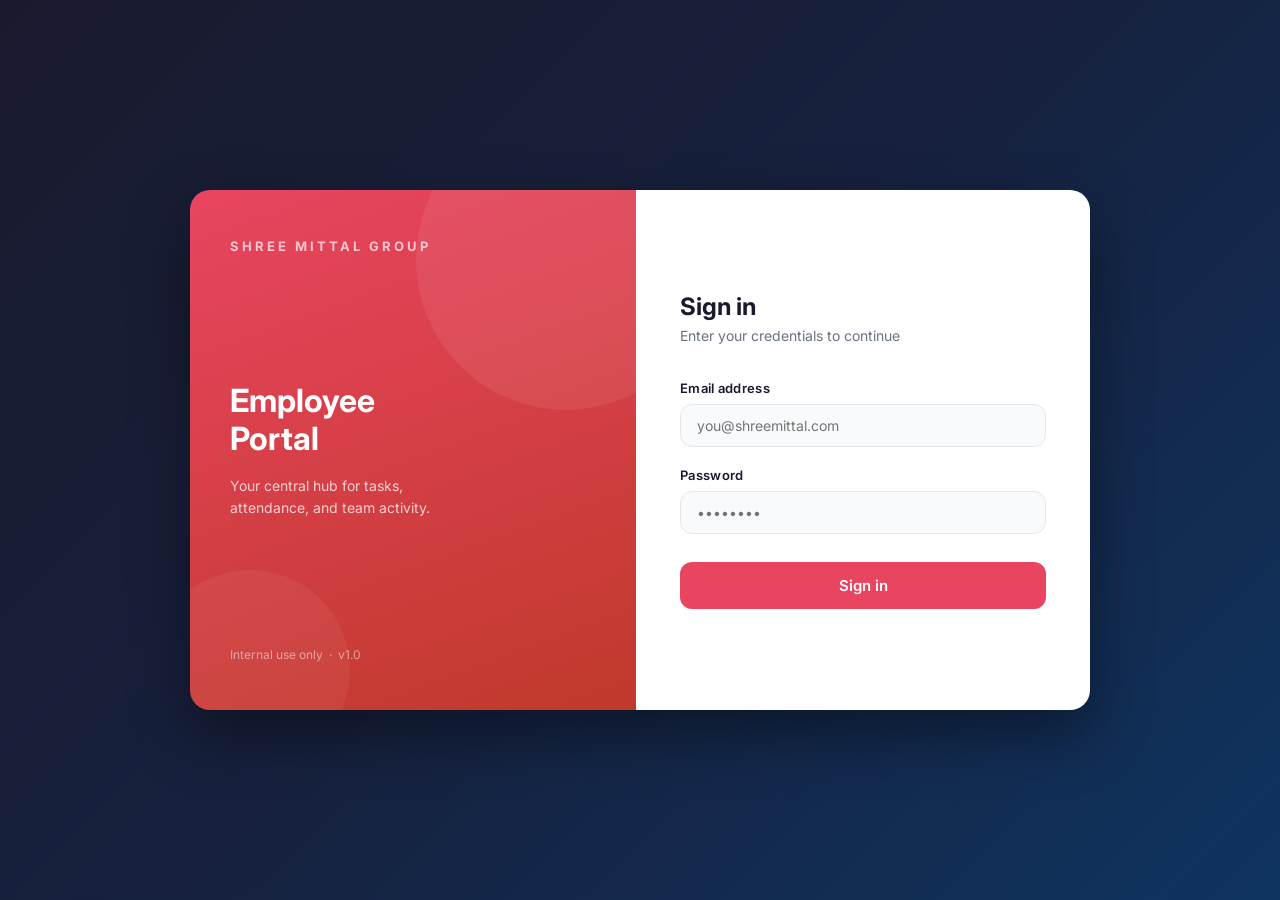
==== dashboard.html @ ac019929 "Refactor logout function to use POST request" ====
<!DOCTYPE html>
<html lang="en">
<head>
  <meta charset="UTF-8">
  <meta name="viewport" content="width=device-width, initial-scale=1.0">
  <title>SMG Employee Portal</title>
  <link rel="stylesheet" href="style.css">
</head>
<body>

<!-- Logout Confirmation Modal -->
<div id="logoutModal" style="display:none;position:fixed;inset:0;background:rgba(0,0,0,0.5);z-index:999;display:none;align-items:center;justify-content:center;">
  <div style="background:#fff;border-radius:16px;padding:32px;width:100%;max-width:380px;margin:20px;box-shadow:0 20px 60px rgba(0,0,0,0.3);">
    <div style="font-size:28px;text-align:center;margin-bottom:12px;">🚪</div>
    <h3 style="font-size:17px;font-weight:700;color:#1a1a2e;text-align:center;margin-bottom:8px;">Sign out?</h3>
    <p style="font-size:13px;color:#6b7280;text-align:center;margin-bottom:24px;">You will need to sign in again to access the portal.</p>
    <div style="display:flex;gap:10px;">
      <button onclick="closeLogoutModal()" style="flex:1;padding:11px;border:1.5px solid #e5e7eb;border-radius:10px;font-size:13px;font-weight:600;color:#6b7280;background:#fff;cursor:pointer;font-family:Inter,sans-serif;">Cancel</button>
      <button onclick="confirmLogout()" style="flex:1;padding:11px;border:none;border-radius:10px;font-size:13px;font-weight:600;color:#fff;background:#e94560;cursor:pointer;font-family:Inter,sans-serif;">Sign out</button>
    </div>
  </div>
</div>

<div class="dashboard-page">

  <!-- SIDEBAR -->
  <aside class="sidebar">
    <div class="sidebar-brand">
      <div class="company">Shree Mittal Group</div>
      <div class="portal-name">Employee Portal</div>
    </div>

    <div class="user-card">
      <div class="user-avatar" id="userAvatar">?</div>
      <div class="user-name" id="userName">Loading…</div>
      <div class="user-designation" id="userDesignation"></div>
    </div>

    <nav class="nav">
      <div class="nav-section">
        <div class="nav-label">Main</div>
        <div class="nav-item active" onclick="switchTab('summary', this)">
          <span class="nav-icon">🏠</span>
          <span class="nav-text">Summary</span>
        </div>
        <div class="nav-item" onclick="switchTab('checklist', this)">
          <span class="nav-icon">✅</span>
          <span class="nav-text">Checklist Tasks</span>
          <span class="nav-badge" id="sidebarBadge">…</span>
        </div>
      </div>

      <div class="nav-section">
        <div class="nav-label">Coming Soon</div>
        <div class="nav-item disabled">
          <span class="nav-icon">📋</span>
          <span class="nav-text">Delegation</span>
        </div>
        <div class="nav-item disabled">
          <span class="nav-icon">📅</span>
          <span class="nav-text">Attendance</span>
        </div>
        <div class="nav-item disabled">
          <span class="nav-icon">⭐</span>
          <span class="nav-text">Score</span>
        </div>
        <div class="nav-item disabled">
          <span class="nav-icon">📢</span>
          <span class="nav-text">Announcements</span>
        </div>
      </div>
    </nav>

    <div class="sidebar-footer">
      <button class="logout-btn" onclick="handleLogout()">
        <span class="nav-icon">🚪</span>
        <span class="nav-text">Sign out</span>
      </button>
    </div>
  </aside>

  <!-- MAIN -->
  <main class="main">
    <div class="topbar">
      <div class="page-title" id="pageTitle">Summary</div>
      <div class="date-badge" id="todayDate"></div>
    </div>

    <div class="content">

      <!-- SUMMARY TAB -->
      <div class="tab-page active" id="tab-summary">
        <div class="scorecard-row">
          <div class="scorecard red">
            <div class="sc-label">Overdue Tasks</div>
            <div class="sc-value" id="sc-overdue">—</div>
            <div class="sc-sub">Past due, not completed</div>
          </div>
          <div class="scorecard amber">
            <div class="sc-label">Due Today</div>
            <div class="sc-value" id="sc-today">—</div>
            <div class="sc-sub">Pending for today</div>
          </div>
          <div class="scorecard green">
            <div class="sc-label">Completed Today</div>
            <div class="sc-value" id="sc-done">—</div>
            <div class="sc-sub">Marked done today</div>
          </div>
          <div class="scorecard blue">
            <div class="sc-label">Total Pending</div>
            <div class="sc-value" id="sc-total">—</div>
            <div class="sc-sub">All due + overdue</div>
          </div>
        </div>
      </div>

      <!-- CHECKLIST TAB -->
      <div class="tab-page" id="tab-checklist">
        <div class="scorecard-row">
          <div class="scorecard red">
            <div class="sc-label">Overdue</div>
            <div class="sc-value" id="cl-overdue">—</div>
            <div class="sc-sub">Past due</div>
          </div>
          <div class="scorecard amber">
            <div class="sc-label">Due Today</div>
            <div class="sc-value" id="cl-today">—</div>
            <div class="sc-sub">Pending today</div>
          </div>
          <div class="scorecard green">
            <div class="sc-label">Done Today</div>
            <div class="sc-value" id="cl-done">—</div>
            <div class="sc-sub">Completed today</div>
          </div>
        </div>

        <div class="section-header">
  <div class="section-title">My Pending Tasks</div>
  <div style="display:flex;gap:8px;">
    <button class="refresh-btn" onclick="loadTasks()">↺ Refresh</button>
    <a href="https://mittal2026.github.io/checklist-form/" target="_blank"
       style="display:inline-flex;align-items:center;gap:6px;padding:7px 14px;
              background:#e94560;color:#fff;border-radius:8px;font-size:12px;
              font-weight:600;text-decoration:none;font-family:Inter,sans-serif;
              transition:background 0.15s;"
       onmouseover="this.style.background='#c0392b'"
       onmouseout="this.style.background='#e94560'">
      + Add Task
    </a>
  </div>
</div>
        <div class="table-wrap" id="checklistTableWrap">
          <div class="loading-state">
            <div class="loading-spinner"></div>
            Loading your tasks…
          </div>
        </div>
      </div>

    </div>
  </main>

</div>

<script>
  const API       = 'https://script.google.com/macros/s/AKfycbzuEC8xxdr7xbb8JyJm-bsDZqdgQoE3D99dn74_auRg9xAOasQKbJEPgLcgnGpmLGNHFw/exec';
  const FORM_BASE = 'https://docs.google.com/forms/d/e/1FAIpQLSdKv710FRLRrwKvRQr0mnXPaBI2YPAzckCxdgg7dwg3U5LXTA/viewform?usp=pp_url&entry.1749912467=';

  // ── Auth check ──────────────────────────────────────────────────────────────
  const TOKEN       = localStorage.getItem('smg_token');
  const USER_NAME   = localStorage.getItem('smg_name');
  const USER_DESIG  = localStorage.getItem('smg_designation');

  if (!TOKEN) {
    window.location.href = 'index.html';
  }

  // ── Init ────────────────────────────────────────────────────────────────────
  window.onload = function() {
    // Set date
    document.getElementById('todayDate').textContent =
      new Date().toLocaleDateString('en-IN', {
        weekday: 'long', day: 'numeric', month: 'long', year: 'numeric'
      });

    // Set user info from localStorage (instant, no API call needed)
    setUserInfo(USER_NAME || '?', USER_DESIG || '');

    // Validate token with server then load tasks
    fetch(`${API}?action=validateToken&token=${TOKEN}`)
      .then(r => r.json())
      .then(result => {
        if (!result.valid) {
          localStorage.clear();
          window.location.href = 'index.html';
          return;
        }
        loadTasks();
      })
      .catch(() => {
        // Network error — still try to load tasks
        loadTasks();
      });
  };

  function setUserInfo(name, designation) {
    document.getElementById('userName').textContent      = name;
    document.getElementById('userDesignation').textContent = designation;
    document.getElementById('userAvatar').textContent    = name.charAt(0).toUpperCase();
  }

  // ── Tab switching ───────────────────────────────────────────────────────────
  function switchTab(tabId, el) {
    document.querySelectorAll('.tab-page').forEach(p => p.classList.remove('active'));
    document.querySelectorAll('.nav-item').forEach(n => n.classList.remove('active'));
    document.getElementById('tab-' + tabId).classList.add('active');
    el.classList.add('active');
    const titles = { summary: 'Summary', checklist: 'Checklist Tasks' };
    document.getElementById('pageTitle').textContent = titles[tabId] || tabId;
  }

  // ── Load tasks ──────────────────────────────────────────────────────────────
  function loadTasks() {
    document.getElementById('checklistTableWrap').innerHTML = loadingHTML();

    fetch(`${API}?action=getTasks&token=${TOKEN}`)
      .then(r => r.json())
      .then(result => {
        if (result.error) { showTableError(result.error); return; }
        renderAll(result);
      })
      .catch(err => showTableError('Connection error: ' + err.message));
  }

  function renderAll(result) {
    const { tasks, counts } = result;

    // Scorecards
    document.getElementById('sc-overdue').textContent = counts.overdueCount;
    document.getElementById('sc-today').textContent   = counts.pendingToday;
    document.getElementById('sc-done').textContent    = counts.completedToday;
    document.getElementById('sc-total').textContent   = counts.totalPending;
    document.getElementById('cl-overdue').textContent = counts.overdueCount;
    document.getElementById('cl-today').textContent   = counts.pendingToday;
    document.getElementById('cl-done').textContent    = counts.completedToday;

    // Sidebar badge
    document.getElementById('sidebarBadge').textContent = counts.totalPending || '0';

    // Table
    if (!tasks || tasks.length === 0) {
      document.getElementById('checklistTableWrap').innerHTML =
        emptyHTML('🎉', 'All caught up!', 'No pending tasks due today or earlier.');
      return;
    }

    document.getElementById('checklistTableWrap').innerHTML = buildTable(tasks);
  }

  function buildTable(tasks) {
    const today = new Date(); today.setHours(0,0,0,0);

    let rows = '';
    tasks.forEach(function(t) {
      const parts = (t.plannedDate || '').split('/');
      const pd    = parts.length === 3
        ? new Date(parseInt(parts[2]), parseInt(parts[1])-1, parseInt(parts[0]))
        : new Date(t.plannedDate);
      pd.setHours(0,0,0,0);
      const isOverdue = pd < today;

      const refCell = (t.refLink && t.refLink !== 'Not Available' && t.refLink !== 'Not Required' && t.refLink.startsWith('http'))
        ? `<a class="ref-link" href="${t.refLink}" target="_blank">🔗 Open</a>`
        : `<span style="color:var(--text-soft);font-size:12px">—</span>`;

      const timeDisplay = formatTime(t.plannedTime);
      const formUrl     = FORM_BASE + encodeURIComponent(t.taskId);

      rows += `
        <tr>
          <td><span class="task-id">${t.taskId}</span></td>
          <td><div class="task-desc">${t.taskDesc}</div></td>
          <td>${refCell}</td>
          <td class="date-col">
            ${t.plannedDate}
            ${isOverdue ? '<span class="overdue-badge">OVERDUE</span>' : ''}
          </td>
          <td>${timeDisplay}</td>
          <td>
            <a class="complete-btn" href="${formUrl}" target="_blank">✓ Mark Complete</a>
          </td>
        </tr>`;
    });

    return `
      <table>
        <thead>
          <tr>
            <th>Task ID</th>
            <th>Description</th>
            <th>Reference</th>
            <th>Due Date</th>
            <th>Time</th>
            <th>Action</th>
          </tr>
        </thead>
        <tbody>${rows}</tbody>
      </table>`;
  }

  // ── Logout ──────────────────────────────────────────────────────────────────
  function handleLogout() {
  document.getElementById('logoutModal').style.display = 'flex';
  }

  function closeLogoutModal() {
  document.getElementById('logoutModal').style.display = 'none';
  }

  function confirmLogout() {
  fetch(API, {
    method: 'POST',
    body: JSON.stringify({ action: 'logout', token: TOKEN })
  })
  .finally(() => {
    localStorage.clear();
    window.location.href = 'index.html';
  });
}

  // ── Helpers ─────────────────────────────────────────────────────────────────
  function formatTime(value) {
    if (!value || value === '') return '—';
    if (typeof value === 'string' && /^\d{1,2}:\d{2}$/.test(value.trim())) return value.trim();
    if (typeof value === 'string' && value.includes('1899')) {
      const d = new Date(value);
      if (!isNaN(d)) return String(d.getHours()).padStart(2,'0') + ':' + String(d.getMinutes()).padStart(2,'0');
    }
    return value;
  }

  function loadingHTML() {
    return `<div class="loading-state"><div class="loading-spinner"></div>Loading your tasks…</div>`;
  }

  function emptyHTML(icon, title, msg) {
    return `<div class="empty-state"><div class="empty-icon">${icon}</div><h3>${title}</h3><p>${msg}</p></div>`;
  }

  function showTableError(msg) {
    document.getElementById('checklistTableWrap').innerHTML = emptyHTML('⚠️', 'Could not load tasks', msg);
  }
</script>

</body>
</html>
---- style.css ----
@import url('https://fonts.googleapis.com/css2?family=Inter:wght@300;400;500;600;700&display=swap');

*, *::before, *::after { box-sizing: border-box; margin: 0; padding: 0; }

:root {
  --sidebar-w:   240px;
  --brand:       #1a1a2e;
  --brand-mid:   #16213e;
  --accent:      #e94560;
  --accent-soft: rgba(233,69,96,0.12);
  --surface:     #ffffff;
  --bg:          #f4f6f9;
  --text:        #1a1a2e;
  --text-soft:   #6b7280;
  --border:      #e5e7eb;
  --radius:      12px;
  --card-shadow: 0 2px 12px rgba(0,0,0,0.06);
}

body {
  font-family: 'Inter', sans-serif;
  background: var(--bg);
  color: var(--text);
  min-height: 100vh;
}

/* ── LOGIN PAGE ── */
.login-page {
  display: flex;
  align-items: center;
  justify-content: center;
  min-height: 100vh;
  background: linear-gradient(135deg, var(--brand) 0%, var(--brand-mid) 50%, #0f3460 100%);
  padding: 20px;
}

.login-wrap {
  display: flex;
  width: 100%;
  max-width: 900px;
  min-height: 520px;
  border-radius: 20px;
  overflow: hidden;
  box-shadow: 0 25px 60px rgba(0,0,0,0.4);
}

.brand-panel {
  flex: 1;
  background: linear-gradient(160deg, #e94560 0%, #c0392b 100%);
  padding: 48px 40px;
  display: flex;
  flex-direction: column;
  justify-content: space-between;
  position: relative;
  overflow: hidden;
}

.brand-panel::before {
  content: '';
  position: absolute;
  width: 300px; height: 300px;
  border-radius: 50%;
  background: rgba(255,255,255,0.07);
  top: -80px; right: -80px;
}

.brand-panel::after {
  content: '';
  position: absolute;
  width: 200px; height: 200px;
  border-radius: 50%;
  background: rgba(255,255,255,0.05);
  bottom: -60px; left: -40px;
}

.brand-logo {
  font-size: 13px; font-weight: 700;
  letter-spacing: 3px; text-transform: uppercase;
  color: rgba(255,255,255,0.7);
}

.brand-main { position: relative; z-index: 1; }

.brand-main h1 {
  font-size: 32px; font-weight: 700;
  color: #fff; line-height: 1.2; margin-bottom: 16px;
}

.brand-main p { font-size: 14px; color: rgba(255,255,255,0.75); line-height: 1.6; }
.brand-footer { font-size: 12px; color: rgba(255,255,255,0.5); }

.form-panel {
  flex: 1; background: var(--surface);
  padding: 48px 44px;
  display: flex; flex-direction: column; justify-content: center;
}

.form-header { margin-bottom: 36px; }
.form-header h2 { font-size: 24px; font-weight: 700; color: var(--text); margin-bottom: 6px; }
.form-header p { font-size: 14px; color: var(--text-soft); }

.field { margin-bottom: 20px; }

.field label {
  display: block; font-size: 13px; font-weight: 600;
  color: var(--text); margin-bottom: 8px; letter-spacing: 0.3px;
}

.field input {
  width: 100%; padding: 12px 16px;
  background: #f9fafb; border: 1.5px solid var(--border);
  border-radius: var(--radius); font-size: 14px;
  font-family: 'Inter', sans-serif; color: var(--text);
  transition: border-color 0.2s, box-shadow 0.2s; outline: none;
}

.field input:focus {
  border-color: var(--accent); background: #fff;
  box-shadow: 0 0 0 3px var(--accent-soft);
}

.field input.error {
  border-color: #dc2626;
  box-shadow: 0 0 0 3px rgba(220,38,38,0.1);
}

.error-msg {
  display: none; margin-top: 16px; padding: 12px 16px;
  background: rgba(220,38,38,0.08); border: 1px solid rgba(220,38,38,0.2);
  border-radius: 8px; font-size: 13px; color: #dc2626; font-weight: 500;
}
.error-msg.show { display: block; }

.login-btn {
  width: 100%; padding: 14px;
  background: var(--accent); color: #fff;
  border: none; border-radius: var(--radius);
  font-size: 15px; font-weight: 600;
  font-family: 'Inter', sans-serif; cursor: pointer;
  margin-top: 8px;
  transition: background 0.2s, transform 0.1s, box-shadow 0.2s;
}
.login-btn:hover { background: #c0392b; box-shadow: 0 4px 16px rgba(233,69,96,0.35); }
.login-btn:active { transform: scale(0.98); }
.login-btn:disabled { background: #9ca3af; cursor: not-allowed; }

/* ── DASHBOARD LAYOUT ── */
.dashboard-page { display: flex; min-height: 100vh; }

.sidebar {
  width: var(--sidebar-w);
  background: linear-gradient(180deg, var(--brand) 0%, var(--brand-mid) 100%);
  min-height: 100vh; display: flex; flex-direction: column;
  position: fixed; left: 0; top: 0; bottom: 0; z-index: 100;
}

.sidebar-brand {
  padding: 28px 24px 20px;
  border-bottom: 1px solid rgba(255,255,255,0.07);
}

.sidebar-brand .company {
  font-size: 11px; font-weight: 700;
  letter-spacing: 2.5px; text-transform: uppercase;
  color: rgba(255,255,255,0.45); margin-bottom: 4px;
}

.sidebar-brand .portal-name { font-size: 16px; font-weight: 700; color: #fff; }

.user-card {
  padding: 20px 24px;
  border-bottom: 1px solid rgba(255,255,255,0.07);
}

.user-avatar {
  width: 42px; height: 42px; border-radius: 50%;
  background: var(--accent);
  display: flex; align-items: center; justify-content: center;
  font-size: 16px; font-weight: 700; color: #fff; margin-bottom: 10px;
}

.user-name { font-size: 13px; font-weight: 600; color: #fff; line-height: 1.3; }
.user-designation { font-size: 11px; color: rgba(255,255,255,0.45); margin-top: 2px; }

.nav { flex: 1; padding: 16px 0; }
.nav-section { padding: 0 16px; margin-bottom: 4px; }

.nav-label {
  font-size: 10px; font-weight: 700;
  letter-spacing: 1.5px; text-transform: uppercase;
  color: rgba(255,255,255,0.3); padding: 12px 8px 6px;
}

.nav-item {
  display: flex; align-items: center; gap: 10px;
  padding: 10px 12px; border-radius: 8px;
  cursor: pointer; transition: background 0.15s;
  margin-bottom: 2px;
}

.nav-item:hover { background: rgba(255,255,255,0.07); }

.nav-item.active {
  background: var(--accent);
  box-shadow: 0 4px 12px rgba(233,69,96,0.3);
}

.nav-icon { font-size: 16px; width: 20px; text-align: center; }
.nav-text { font-size: 13px; font-weight: 500; color: rgba(255,255,255,0.75); }
.nav-item.active .nav-text { color: #fff; font-weight: 600; }
.nav-item.disabled { opacity: 0.35; cursor: not-allowed; }

.nav-badge {
  margin-left: auto; background: var(--accent);
  color: #fff; font-size: 10px; font-weight: 700;
  padding: 2px 7px; border-radius: 20px;
  min-width: 20px; text-align: center;
}
.nav-item.active .nav-badge { background: rgba(255,255,255,0.3); }

.sidebar-footer {
  padding: 16px;
  border-top: 1px solid rgba(255,255,255,0.07);
}

.logout-btn {
  display: flex; align-items: center; gap: 10px;
  padding: 10px 12px; border-radius: 8px;
  cursor: pointer; transition: background 0.15s;
  width: 100%; background: none; border: none;
  font-family: 'Inter', sans-serif;
}
.logout-btn:hover { background: rgba(233,69,96,0.15); }
.logout-btn .nav-text { font-size: 13px; font-weight: 500; color: rgba(255,255,255,0.6); }

.main { margin-left: var(--sidebar-w); flex: 1; display: flex; flex-direction: column; }

.topbar {
  background: var(--surface); border-bottom: 1px solid var(--border);
  padding: 16px 32px;
  display: flex; align-items: center; justify-content: space-between;
  position: sticky; top: 0; z-index: 50;
}

.page-title { font-size: 20px; font-weight: 700; color: var(--text); }

.date-badge {
  font-size: 12px; color: var(--text-soft);
  background: var(--bg); padding: 6px 12px;
  border-radius: 20px; border: 1px solid var(--border);
}

.content { padding: 28px 32px; flex: 1; }

.tab-page { display: none; }
.tab-page.active { display: block; }

/* ── SCORECARDS ── */
.scorecard-row {
  display: grid;
  grid-template-columns: repeat(auto-fit, minmax(180px, 1fr));
  gap: 16px; margin-bottom: 28px;
}

.scorecard {
  background: var(--surface); border-radius: var(--radius);
  padding: 20px 22px; box-shadow: var(--card-shadow);
  border-left: 4px solid transparent; transition: transform 0.15s;
}
.scorecard:hover { transform: translateY(-2px); }
.scorecard.red   { border-left-color: #e94560; }
.scorecard.amber { border-left-color: #f59e0b; }
.scorecard.green { border-left-color: #10b981; }
.scorecard.blue  { border-left-color: #3b82f6; }

.sc-label {
  font-size: 11px; font-weight: 600;
  text-transform: uppercase; letter-spacing: 0.8px;
  color: var(--text-soft); margin-bottom: 8px;
}
.sc-value { font-size: 32px; font-weight: 700; color: var(--text); line-height: 1; }
.sc-sub { font-size: 12px; color: var(--text-soft); margin-top: 4px; }

/* ── TABLE ── */
.section-header {
  display: flex; align-items: center;
  justify-content: space-between; margin-bottom: 16px;
}
.section-title { font-size: 15px; font-weight: 700; color: var(--text); }

.refresh-btn {
  display: flex; align-items: center; gap: 6px;
  padding: 7px 14px; background: var(--surface);
  border: 1.5px solid var(--border); border-radius: 8px;
  font-size: 12px; font-weight: 600; color: var(--text-soft);
  cursor: pointer; font-family: 'Inter', sans-serif;
  transition: border-color 0.15s, color 0.15s;
}
.refresh-btn:hover { border-color: var(--accent); color: var(--accent); }

.table-wrap {
  background: var(--surface); border-radius: var(--radius);
  box-shadow: var(--card-shadow); overflow: hidden;
}

table { width: 100%; border-collapse: collapse; }

thead th {
  background: #f8fafc; padding: 13px 16px; text-align: left;
  font-size: 11px; font-weight: 700;
  text-transform: uppercase; letter-spacing: 0.8px;
  color: var(--text-soft); border-bottom: 1px solid var(--border);
}

tbody tr { border-bottom: 1px solid #f1f3f5; transition: background 0.1s; }
tbody tr:last-child { border-bottom: none; }
tbody tr:hover { background: #fafbfc; }

tbody td { padding: 13px 16px; font-size: 13px; color: var(--text); vertical-align: middle; }

.task-id {
  font-family: 'Courier New', monospace; font-size: 12px;
  background: var(--bg); padding: 3px 8px;
  border-radius: 4px; color: var(--text-soft); white-space: nowrap;
}

.task-desc { font-size: 12px; color: var(--text-soft); }
.ref-link { font-size: 12px; color: #3b82f6; text-decoration: none; }
.ref-link:hover { text-decoration: underline; }
.date-col { white-space: nowrap; }

.overdue-badge {
  display: inline-block; font-size: 10px; font-weight: 700;
  background: rgba(233,69,96,0.1); color: var(--accent);
  padding: 2px 7px; border-radius: 4px; margin-left: 6px; vertical-align: middle;
}

.complete-btn {
  display: inline-flex; align-items: center; gap: 6px;
  padding: 7px 14px; background: #10b981; color: #fff;
  border: none; border-radius: 8px;
  font-size: 12px; font-weight: 600;
  font-family: 'Inter', sans-serif; cursor: pointer;
  text-decoration: none; white-space: nowrap;
  transition: background 0.15s, transform 0.1s;
}
.complete-btn:hover { background: #059669; }
.complete-btn:active { transform: scale(0.97); }

/* ── STATES ── */
.empty-state { padding: 60px 20px; text-align: center; }
.empty-icon { font-size: 40px; margin-bottom: 12px; }
.empty-state h3 { font-size: 16px; font-weight: 600; color: var(--text); margin-bottom: 6px; }
.empty-state p { font-size: 13px; color: var(--text-soft); }

.loading-state { padding: 60px 20px; text-align: center; color: var(--text-soft); font-size: 14px; }
.loading-spinner {
  width: 32px; height: 32px;
  border: 3px solid var(--border); border-top-color: var(--accent);
  border-radius: 50%; animation: spin 0.7s linear infinite;
  margin: 0 auto 16px;
}

@keyframes spin { to { transform: rotate(360deg); } }

.spinner-inline {
  display: inline-block; width: 16px; height: 16px;
  border: 2px solid rgba(255,255,255,0.4); border-top-color: #fff;
  border-radius: 50%; animation: spin 0.7s linear infinite;
  vertical-align: middle; margin-right: 8px;
}

@media (max-width: 640px) {
  .brand-panel { display: none; }
  .form-panel { padding: 36px 28px; }
}
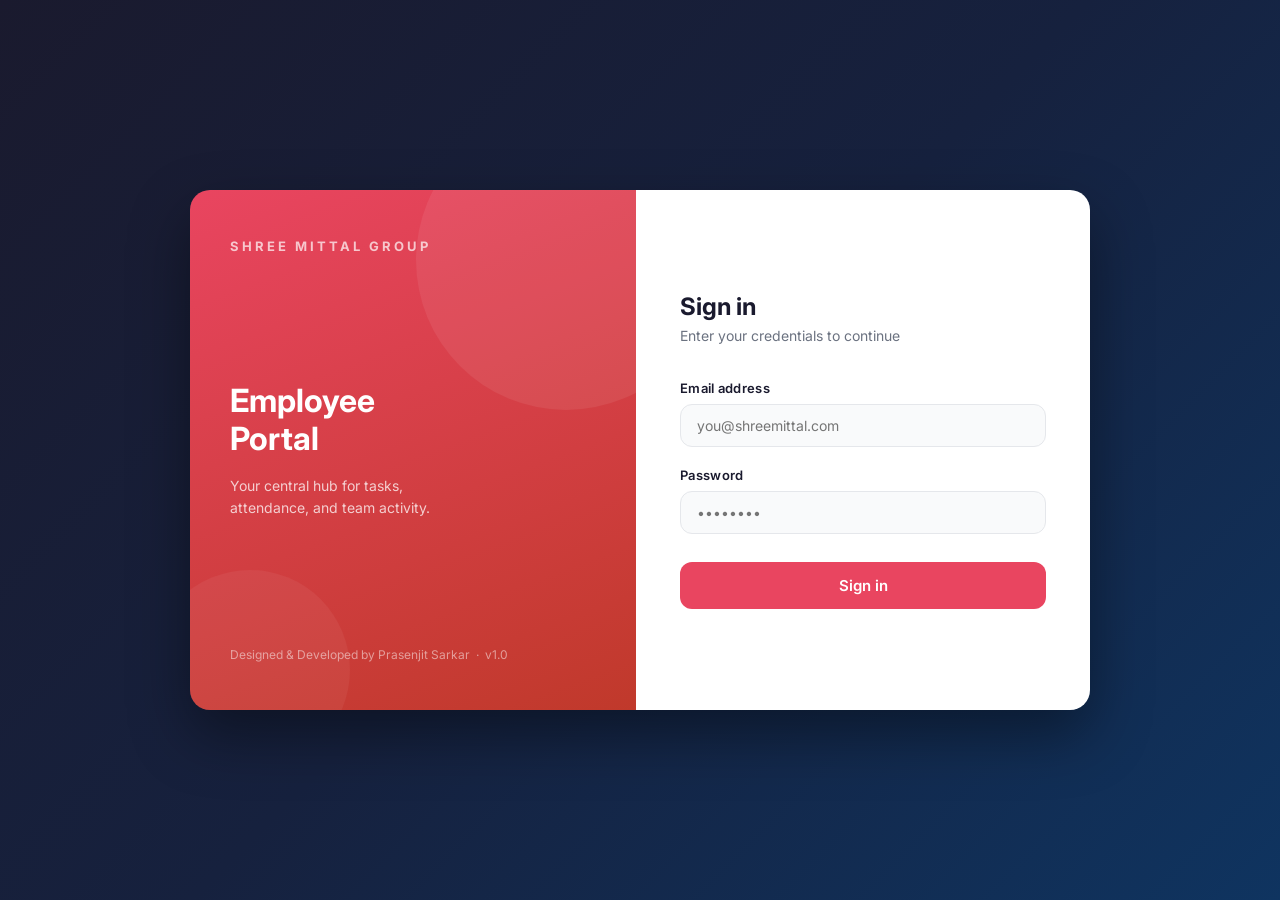
==== commit a8dfea03: "Prevent loading delegations multiple times" ====
--- a/dashboard.html
+++ b/dashboard.html
@@ -36,40 +36,7 @@
       <div class="user-designation" id="userDesignation"></div>
     </div>
 
-    <nav class="nav">
-      <div class="nav-section">
-        <div class="nav-label">Main</div>
-        <div class="nav-item active" onclick="switchTab('summary', this)">
-          <span class="nav-icon">🏠</span>
-          <span class="nav-text">Summary</span>
-        </div>
-        <div class="nav-item" onclick="switchTab('checklist', this)">
-          <span class="nav-icon">✅</span>
-          <span class="nav-text">Checklist Tasks</span>
-          <span class="nav-badge" id="sidebarBadge">…</span>
-        </div>
-      </div>
-
-      <div class="nav-section">
-        <div class="nav-label">Coming Soon</div>
-        <div class="nav-item disabled">
-          <span class="nav-icon">📋</span>
-          <span class="nav-text">Delegation</span>
-        </div>
-        <div class="nav-item disabled">
-          <span class="nav-icon">📅</span>
-          <span class="nav-text">Attendance</span>
-        </div>
-        <div class="nav-item disabled">
-          <span class="nav-icon">⭐</span>
-          <span class="nav-text">Score</span>
-        </div>
-        <div class="nav-item disabled">
-          <span class="nav-icon">📢</span>
-          <span class="nav-text">Announcements</span>
-        </div>
-      </div>
-    </nav>
+    <nav class="nav" id="sidebarNav"></nav>
 
     <div class="sidebar-footer">
       <button class="logout-btn" onclick="handleLogout()">
@@ -157,9 +124,83 @@
         </div>
       </div>
 
+<!-- DELEGATION TAB -->
+<div class="tab-page" id="tab-delegation">
+  <div class="scorecard-row">
+    <div class="scorecard red"><div class="sc-label">Overdue</div><div class="sc-value" id="dlg-overdue">—</div><div class="sc-sub">Past due</div></div>
+    <div class="scorecard amber"><div class="sc-label">Due Today</div><div class="sc-value" id="dlg-today">—</div><div class="sc-sub">Pending today</div></div>
+    <div class="scorecard blue"><div class="sc-label">Total Pending</div><div class="sc-value" id="dlg-total">—</div><div class="sc-sub">Due today + overdue</div></div>
+  </div>
+  <div class="section-header delegation-header">
+    <div class="section-title">My Delegation Tasks</div>
+    <div class="delegation-actions">
+      <button class="refresh-btn" onclick="loadDelegations()">↺ Refresh</button>
+      <a class="delegation-add" href="https://script.google.com/a/macros/shreemittal.com/s/AKfycbwqBLgB8F5ANNmhiczz2QmXyrT0Ch87sJNTFJsqCrOP7xOjU-NYwYDmwVKREyazA2Q-/exec" target="_blank" rel="noopener noreferrer">+ Add Delegation</a>
+    </div>
+  </div>
+  <div class="table-wrap delegation-table" id="delegationTableWrap"></div>
+</div>
+
+ <!-- FOLLOW-UP TAB -->
+<div class="tab-page" id="tab-followup">
+  <div class="scorecard-row">
+    <div class="scorecard red">
+      <div class="sc-label">Overdue</div>
+      <div class="sc-value" id="fu-overdue">—</div>
+      <div class="sc-sub">Past due across all doers</div>
+    </div>
+    <div class="scorecard amber">
+      <div class="sc-label">Due Today</div>
+      <div class="sc-value" id="fu-today">—</div>
+      <div class="sc-sub">Pending today</div>
+    </div>
+    <div class="scorecard green">
+      <div class="sc-label">Done Today</div>
+      <div class="sc-value" id="fu-done">—</div>
+      <div class="sc-sub">Completed today</div>
+    </div>
+    <div class="scorecard blue">
+      <div class="sc-label">Total Pending</div>
+      <div class="sc-value" id="fu-total">—</div>
+      <div class="sc-sub">All due + overdue</div>
+    </div>
+  </div>
+
+  <div class="section-header">
+    <div class="section-title">All Pending Tasks</div>
+    <div style="display:flex;gap:8px;align-items:center;">
+      <select id="filterType" onchange="applyFilters()"
+        style="padding:7px 12px;border:1.5px solid #e5e7eb;border-radius:8px;
+               font-size:12px;font-family:Inter,sans-serif;color:#6b7280;outline:none;">
+        <option value="">All Checklist Types</option>
+      </select>
+      <select id="filterDesig" onchange="applyFilters()"
+        style="padding:7px 12px;border:1.5px solid #e5e7eb;border-radius:8px;
+               font-size:12px;font-family:Inter,sans-serif;color:#6b7280;outline:none;">
+        <option value="">All Designations</option>
+      </select>
+      <button class="refresh-btn" onclick="loadAllTasks()">↺ Refresh</button>
+    </div>
+  </div>
+
+  <div class="table-wrap" id="followupTableWrap">
+    <div class="loading-state">
+      <div class="loading-spinner"></div>
+      Loading tasks…
+    </div>
+  </div>
+</div>
+
     </div>
   </main>
 
+</div>
+
+<div class="history-overlay" id="historyModal" hidden role="dialog" aria-modal="true" aria-labelledby="historyTitle">
+  <section class="history-dialog">
+    <div class="history-header"><h2 id="historyTitle">Delegation History</h2><button class="refresh-btn" id="historyClose" onclick="closeDelegationHistory()">Close</button></div>
+    <div id="historyBody"></div>
+  </section>
 </div>
 
 <script>
@@ -170,6 +211,57 @@
   const TOKEN       = localStorage.getItem('smg_token');
   const USER_NAME   = localStorage.getItem('smg_name');
   const USER_DESIG  = localStorage.getItem('smg_designation');
+  let MODULES = JSON.parse(localStorage.getItem('smg_modules') || '{}');
+
+  function buildSidebar() {
+  const nav = document.getElementById('sidebarNav');
+
+  // Always visible
+  let html = `
+    <div class="nav-section">
+      <div class="nav-label">Main</div>
+      <div class="nav-item active" onclick="switchTab('summary', this)">
+        <span class="nav-icon">🏠</span>
+        <span class="nav-text">Summary</span>
+      </div>`;
+
+  // Checklist — controlled by module access
+  if (MODULES.checklist) {
+    html += `
+      <div class="nav-item" onclick="switchTab('checklist', this)">
+        <span class="nav-icon">✅</span>
+        <span class="nav-text">Checklist Tasks</span>
+        <span class="nav-badge" id="sidebarBadge">…</span>
+      </div>`;
+  }
+
+  if (MODULES.delegation) {
+    html += `<div class="nav-item" onclick="switchTab('delegation', this)"><span class="nav-icon">📋</span><span class="nav-text">Delegation</span></div>`;
+  }
+
+  // Follow-up — PC only
+  if (MODULES.followup) {
+    html += `
+      <div class="nav-item" onclick="switchTab('followup', this)">
+        <span class="nav-icon">🔍</span>
+        <span class="nav-text">Follow-up</span>
+      </div>`;
+  }
+
+  html += `</div>`;
+
+  // Coming soon section — only show if there are locked modules
+  const hasLocked = !MODULES.delegation || !MODULES.attendance || !MODULES.score;
+  if (hasLocked) {
+    html += `<div class="nav-section"><div class="nav-label">Coming Soon</div>`;
+    if (!MODULES.delegation) html += `<div class="nav-item disabled"><span class="nav-icon">📋</span><span class="nav-text">Delegation</span></div>`;
+    if (!MODULES.attendance) html += `<div class="nav-item disabled"><span class="nav-icon">📅</span><span class="nav-text">Attendance</span></div>`;
+    if (!MODULES.score)      html += `<div class="nav-item disabled"><span class="nav-icon">⭐</span><span class="nav-text">Score</span></div>`;
+    html += `</div>`;
+  }
+
+  nav.innerHTML = html;
+}
 
   if (!TOKEN) {
     window.location.href = 'index.html';
@@ -177,6 +269,7 @@
 
   // ── Init ────────────────────────────────────────────────────────────────────
   window.onload = function() {
+    buildSidebar();
     // Set date
     document.getElementById('todayDate').textContent =
       new Date().toLocaleDateString('en-IN', {
@@ -195,11 +288,15 @@
           window.location.href = 'index.html';
           return;
         }
-        loadTasks();
+        MODULES = result.modules || MODULES;
+        localStorage.setItem('smg_modules', JSON.stringify(MODULES));
+        setUserInfo(result.userName || USER_NAME || '?', result.designation || USER_DESIG || '');
+        buildSidebar();
+        if (MODULES.checklist) loadTasks();
       })
       .catch(() => {
         // Network error — still try to load tasks
-        loadTasks();
+        if (MODULES.checklist) loadTasks();
       });
   };
 
@@ -211,13 +308,25 @@
 
   // ── Tab switching ───────────────────────────────────────────────────────────
   function switchTab(tabId, el) {
-    document.querySelectorAll('.tab-page').forEach(p => p.classList.remove('active'));
-    document.querySelectorAll('.nav-item').forEach(n => n.classList.remove('active'));
-    document.getElementById('tab-' + tabId).classList.add('active');
-    el.classList.add('active');
-    const titles = { summary: 'Summary', checklist: 'Checklist Tasks' };
-    document.getElementById('pageTitle').textContent = titles[tabId] || tabId;
-  }
+  document.querySelectorAll('.tab-page').forEach(p => p.classList.remove('active'));
+  document.querySelectorAll('.nav-item').forEach(n => n.classList.remove('active'));
+  document.getElementById('tab-' + tabId).classList.add('active');
+  el.classList.add('active');
+  const titles = {
+    summary:   'Summary',
+    checklist: 'Checklist Tasks',
+    followup:  'Follow-up',
+    delegation: 'Delegation'
+  };
+  document.getElementById('pageTitle').textContent = titles[tabId] || tabId;
+
+  if (tabId === 'delegation' && !delegationsLoaded) loadDelegations();
+
+  // Load follow-up data when tab is first opened
+  if (tabId === 'followup' && allTasksCache.length === 0) {
+    loadAllTasks();
+  }
+ }
 
   // ── Load tasks ──────────────────────────────────────────────────────────────
   function loadTasks() {
@@ -245,7 +354,8 @@
     document.getElementById('cl-done').textContent    = counts.completedToday;
 
     // Sidebar badge
-    document.getElementById('sidebarBadge').textContent = counts.totalPending || '0';
+    const checklistBadge = document.getElementById('sidebarBadge');
+    if (checklistBadge) checklistBadge.textContent = counts.totalPending || '0';
 
     // Table
     if (!tasks || tasks.length === 0) {
@@ -318,15 +428,26 @@
   }
 
   function confirmLogout() {
+  // Show signing out state
+  const btn = document.querySelector('#logoutModal button:last-child');
+  btn.textContent = 'Signing out…';
+  btn.disabled = true;
+
   fetch(API, {
     method: 'POST',
     body: JSON.stringify({ action: 'logout', token: TOKEN })
   })
-  .finally(() => {
+  .then(r => r.json())
+  .then(() => {
+    localStorage.clear();
+    window.location.href = 'index.html';
+  })
+  .catch(() => {
+    // Even if fetch fails, still logout locally
     localStorage.clear();
     window.location.href = 'index.html';
   });
-}
+  }
 
   // ── Helpers ─────────────────────────────────────────────────────────────────
   function formatTime(value) {
@@ -350,6 +471,200 @@
   function showTableError(msg) {
     document.getElementById('checklistTableWrap').innerHTML = emptyHTML('⚠️', 'Could not load tasks', msg);
   }
+
+  // ── Follow-up Tab ────────────────────────────────────────────────────────────
+let allTasksCache = [];
+
+function loadAllTasks() {
+  document.getElementById('followupTableWrap').innerHTML = loadingHTML();
+
+  fetch(`${API}?action=getAllTasks&token=${TOKEN}`)
+    .then(r => r.json())
+    .then(result => {
+      if (result.error) {
+        document.getElementById('followupTableWrap').innerHTML =
+          emptyHTML('⚠️', 'Error', result.error);
+        return;
+      }
+      allTasksCache = result.tasks;
+      updateFollowupCounts(result.counts);
+      populateFilters(result.tasks);
+      renderFollowupTable(result.tasks);
+    })
+    .catch(err => {
+      document.getElementById('followupTableWrap').innerHTML =
+        emptyHTML('⚠️', 'Connection error', err.message);
+    });
+}
+
+function updateFollowupCounts(counts) {
+  document.getElementById('fu-overdue').textContent = counts.overdueCount;
+  document.getElementById('fu-today').textContent   = counts.todayCount;
+  document.getElementById('fu-done').textContent    = counts.completedToday;
+  document.getElementById('fu-total').textContent   = counts.totalPending;
+}
+
+function populateFilters(tasks) {
+  const types  = [...new Set(tasks.map(t => t.checklistType))].sort();
+  const desigs = [...new Set(tasks.map(t => t.doerDesig))].sort();
+
+  const typeSelect  = document.getElementById('filterType');
+  const desigSelect = document.getElementById('filterDesig');
+
+  // Keep first option, rebuild rest
+  typeSelect.innerHTML  = '<option value="">All Checklist Types</option>';
+  desigSelect.innerHTML = '<option value="">All Designations</option>';
+
+  types.forEach(t  => typeSelect.innerHTML  += `<option value="${t}">${t}</option>`);
+  desigs.forEach(d => desigSelect.innerHTML += `<option value="${d}">${d}</option>`);
+}
+
+function applyFilters() {
+  const typeFilter  = document.getElementById('filterType').value;
+  const desigFilter = document.getElementById('filterDesig').value;
+
+  let filtered = allTasksCache;
+  if (typeFilter)  filtered = filtered.filter(t => t.checklistType === typeFilter);
+  if (desigFilter) filtered = filtered.filter(t => t.doerDesig === desigFilter);
+
+  // Recalculate tiles from filtered data
+  const today = new Date(); today.setHours(0,0,0,0);
+  let overdueCount = 0;
+  let todayCount   = 0;
+
+  filtered.forEach(t => {
+    const parts = (t.plannedDate || '').split('/');
+    const pd    = parts.length === 3
+      ? new Date(parseInt(parts[2]), parseInt(parts[1])-1, parseInt(parts[0]))
+      : new Date(t.plannedDate);
+    pd.setHours(0,0,0,0);
+    if (pd.getTime() === today.getTime()) todayCount++;
+    else if (pd < today) overdueCount++;
+  });
+
+  document.getElementById('fu-overdue').textContent = overdueCount;
+  document.getElementById('fu-today').textContent   = todayCount;
+  document.getElementById('fu-total').textContent   = filtered.length;
+  // fu-done (completed today) stays static — not affected by pending task filter
+
+  renderFollowupTable(filtered);
+}
+
+function renderFollowupTable(tasks) {
+  if (!tasks || tasks.length === 0) {
+    document.getElementById('followupTableWrap').innerHTML =
+      emptyHTML('🎉', 'All clear!', 'No pending tasks found.');
+    return;
+  }
+
+  const today = new Date(); today.setHours(0,0,0,0);
+  let rows = '';
+
+  tasks.forEach(t => {
+    const parts = (t.plannedDate || '').split('/');
+    const pd    = parts.length === 3
+      ? new Date(parseInt(parts[2]), parseInt(parts[1])-1, parseInt(parts[0]))
+      : new Date(t.plannedDate);
+    pd.setHours(0,0,0,0);
+    const isOverdue = pd < today;
+
+    const timeDisplay = formatTime(t.plannedTime);
+
+    rows += `
+      <tr>
+        <td><span class="task-id">${t.taskId}</span></td>
+        <td>${t.checklistType}</td>
+        <td><div class="task-desc">${t.taskDesc}</div></td>
+        <td>${t.doerDesig}</td>
+        <td class="date-col">
+          ${t.plannedDate}
+          ${isOverdue ? '<span class="overdue-badge">OVERDUE</span>' : ''}
+        </td>
+        <td>${timeDisplay}</td>
+      </tr>`;
+  });
+
+  document.getElementById('followupTableWrap').innerHTML = `
+    <table>
+      <thead>
+        <tr>
+          <th>Task ID</th>
+          <th>Type</th>
+          <th>Description</th>
+          <th>Doer</th>
+          <th>Due Date</th>
+          <th>Time</th>
+        </tr>
+      </thead>
+      <tbody>${rows}</tbody>
+    </table>`;
+}
+
+let delegationTasks = [];
+let delegationsLoaded = false;
+let historyReturnFocus = null;
+let historyRequest = 0;
+function dlgEscape(value) {
+  return String(value == null ? '' : value).replace(/[&<>"']/g,c=>({'&':'&amp;','<':'&lt;','>':'&gt;','"':'&quot;',"'":'&#39;'}[c]));
+}
+function dlgSafeLink(value) {
+  try {const u=new URL(value);return u.protocol==='https:' && u.hostname==='docs.google.com' && u.pathname.startsWith('/forms/') ? u.href : '';}
+  catch {return '';}
+}
+function loadDelegations() {
+  const wrap=document.getElementById('delegationTableWrap');
+  wrap.innerHTML=loadingHTML();
+  fetch(`${API}?action=getDelegations&token=${encodeURIComponent(TOKEN)}`)
+    .then(r=>r.json()).then(result=>{
+      if(result.error) throw new Error(result.error);
+      delegationTasks=result.tasks;
+      delegationsLoaded = true;
+      document.getElementById('dlg-overdue').textContent=result.counts.overdueCount;
+      document.getElementById('dlg-today').textContent=result.counts.todayCount;
+      document.getElementById('dlg-total').textContent=result.counts.totalPending;
+      if(!delegationTasks.length){wrap.innerHTML=emptyHTML('🎉','All caught up!','No delegation tasks due today or earlier.');return;}
+      wrap.innerHTML=`<table><thead><tr><th>Task ID / Checklist</th><th>Task / Latest Update</th><th>Assigned By</th><th>Priority</th><th>Current Due Date</th><th>Action</th></tr></thead><tbody>${delegationTasks.map((t,i)=>{
+        const link=dlgSafeLink(t.actionLink);
+        return `<tr><td><span class="task-id">${dlgEscape(t.taskId)}</span><div class="delegation-meta">${dlgEscape(t.checklistName)}</div></td>
+          <td><div class="delegation-description">${dlgEscape(t.description)}</div>${t.latestUpdate?`<div class="delegation-meta">Latest: ${dlgEscape(t.latestUpdate)}</div>`:''}</td>
+          <td>${dlgEscape(t.assignedBy)}</td><td>${dlgEscape(t.priority)}</td>
+          <td class="date-col">${dlgEscape(t.plannedDate)}${t.overdue?'<span class="overdue-badge">OVERDUE</span>':''}<div class="delegation-meta">Original: ${dlgEscape(t.originalDate)}</div></td>
+          <td><div class="delegation-row-actions">${link?`<a class="complete-btn" target="_blank" rel="noopener noreferrer" href="${dlgEscape(link)}">Mark Action</a>`:'<span>Action link unavailable</span>'}<button class="refresh-btn" data-history-index="${i}">View History</button></div></td></tr>`;
+      }).join('')}</tbody></table>`;
+      wrap.querySelectorAll('[data-history-index]').forEach(button=>button.addEventListener('click',()=>openDelegationHistory(delegationTasks[Number(button.dataset.historyIndex)].taskId,button)));
+    }).catch(err=>{
+      ['dlg-overdue','dlg-today','dlg-total'].forEach(id=>document.getElementById(id).textContent='—');
+      wrap.innerHTML=emptyHTML('⚠️','Could not load delegations',dlgEscape(err.message));
+    });
+}
+function openDelegationHistory(taskId,button) {
+  historyReturnFocus=button;
+  const request=++historyRequest;
+  document.getElementById('historyModal').hidden=false;
+  document.getElementById('historyTitle').textContent='History · '+taskId;
+  document.getElementById('historyBody').innerHTML=loadingHTML();
+  document.getElementById('historyClose').focus();
+  fetch(`${API}?action=getDelegationHistory&token=${encodeURIComponent(TOKEN)}&taskId=${encodeURIComponent(taskId)}`)
+    .then(r=>r.json()).then(result=>{
+      if(request!==historyRequest)return;
+      if(result.error)throw new Error(result.error);
+      const initial=`<div class="history-task"><strong>${dlgEscape(result.task.description)}</strong><p>Original planned date: ${dlgEscape(result.task.originalDate)}</p></div>`;
+      const events=result.events.map(event=>`<li class="history-event"><div class="history-event-title"><strong>${dlgEscape(event.status)}</strong><span>${dlgEscape(event.at)}</span></div><div class="delegation-meta">Updated by: ${dlgEscape(event.by)}</div>${event.remark?`<p>${dlgEscape(event.remark)}</p>`:''}<div class="delegation-meta">Planned date: ${dlgEscape(event.previousDate)} → ${dlgEscape(event.newDate)}</div></li>`).join('');
+      document.getElementById('historyBody').innerHTML=initial+(events?`<ol class="history-timeline">${events}</ol>`:'<p class="history-empty">No updates recorded yet.</p>');
+    }).catch(err=>{if(request===historyRequest)document.getElementById('historyBody').innerHTML=emptyHTML('⚠️','Could not load history',dlgEscape(err.message));});
+}
+function closeDelegationHistory() {
+  historyRequest++;
+  document.getElementById('historyModal').hidden=true;
+  if(historyReturnFocus && historyReturnFocus.isConnected)historyReturnFocus.focus();
+}
+document.getElementById('historyModal').addEventListener('click',e=>{if(e.target===e.currentTarget)closeDelegationHistory();});
+document.addEventListener('keydown',e=>{
+  if(document.getElementById('historyModal').hidden)return;
+  if(e.key==='Escape')closeDelegationHistory();
+  if(e.key==='Tab'){e.preventDefault();document.getElementById('historyClose').focus();}
+});
+
 </script>
 
 </body>
--- a/style.css
+++ b/style.css
@@ -374,3 +374,25 @@
   .brand-panel { display: none; }
   .form-panel { padding: 36px 28px; }
 }
+
+/* Delegation task list and history */
+.delegation-actions,.delegation-row-actions {display:flex;gap:8px;align-items:center;flex-wrap:wrap}
+.delegation-add {display:inline-flex;padding:8px 14px;border-radius:8px;background:var(--accent);color:white;text-decoration:none;font-size:12px;font-weight:600}
+.delegation-table {overflow-x:auto}
+.delegation-description {min-width:200px;max-width:390px;white-space:pre-wrap;overflow-wrap:anywhere}
+.delegation-meta {font-size:11px;color:var(--text-soft);margin-top:6px;line-height:1.5;white-space:pre-wrap;overflow-wrap:anywhere}
+.history-overlay {position:fixed;inset:0;background:rgba(15,23,42,.55);z-index:1000;display:flex;align-items:center;justify-content:center;padding:20px}
+.history-overlay[hidden] {display:none}
+.history-dialog {background:white;border-radius:16px;width:100%;max-width:720px;max-height:85vh;overflow:auto;padding:24px;box-shadow:0 20px 60px rgba(0,0,0,.25)}
+.history-header {display:flex;justify-content:space-between;gap:15px;align-items:center;margin-bottom:20px}
+.history-header h2 {font-size:18px}
+.history-task {padding:14px;background:var(--bg);border-radius:8px;white-space:pre-wrap;overflow-wrap:anywhere}
+.history-task p {font-size:12px;color:var(--text-soft);margin-top:8px}
+.history-timeline {list-style:none;margin:20px 0 0 8px;border-left:2px solid var(--border)}
+.history-event {position:relative;padding:0 0 24px 20px}
+.history-event:before {content:'';position:absolute;width:10px;height:10px;left:-6px;top:3px;background:var(--accent);border-radius:50%}
+.history-event-title {display:flex;justify-content:space-between;gap:12px;font-size:13px}
+.history-event-title span {color:var(--text-soft);font-size:12px}
+.history-event p {font-size:13px;margin:9px 0;line-height:1.5;white-space:pre-wrap;overflow-wrap:anywhere}
+.history-empty {padding:20px;color:var(--text-soft);font-size:13px}
+@media(max-width:640px){.delegation-header{align-items:flex-start;gap:12px;flex-direction:column}.history-dialog{padding:18px}.history-event-title{flex-direction:column;gap:4px}}
